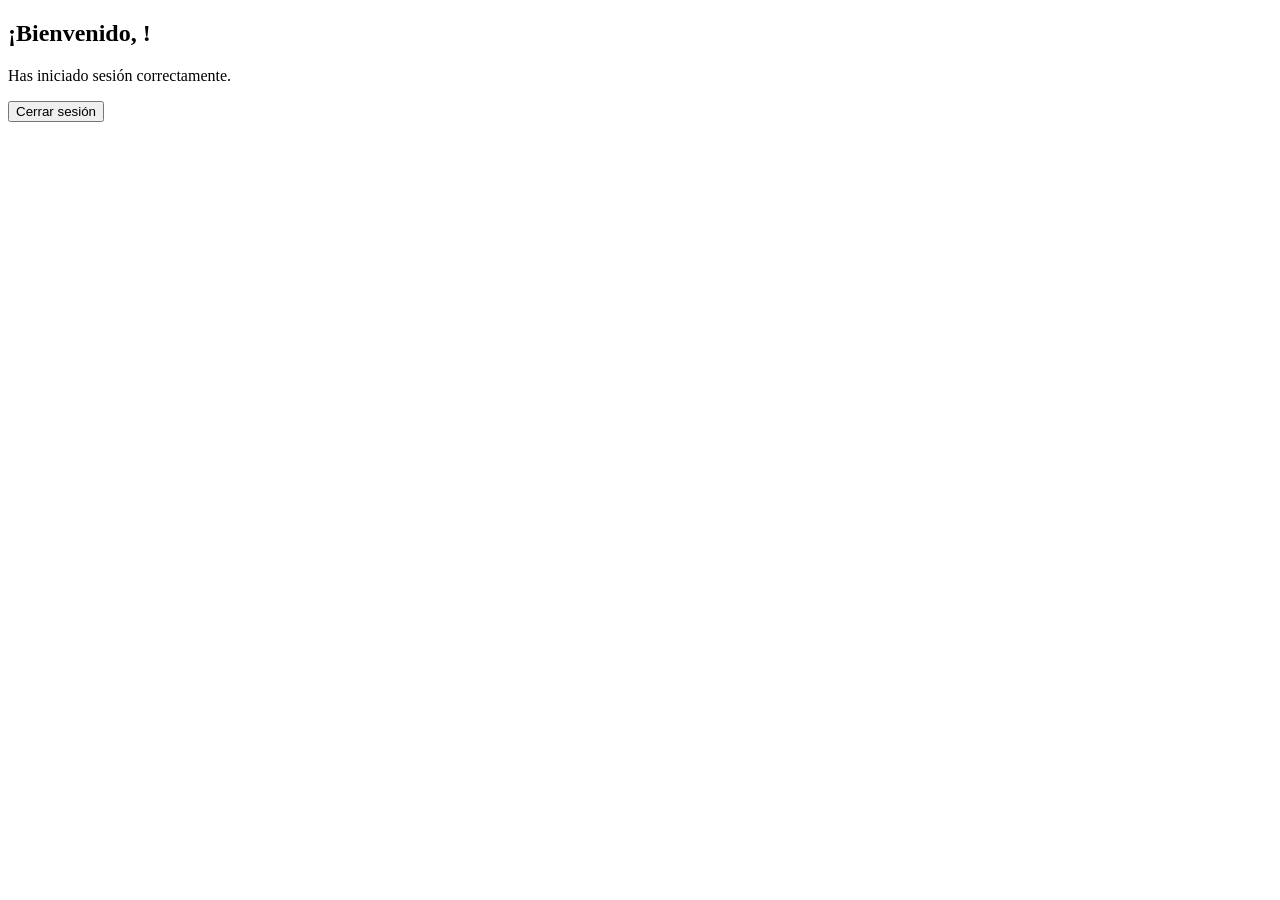
==== bienvenida.html @ 983f0890 "Iniciar sesión, recuperar y contraseña bienvenida (HTML)" ====
<!DOCTYPE html>
<html lang="es">
<head>
  <meta charset="UTF-8">
  <meta name="viewport" content="width=device-width, initial-scale=1.0">
  <title>Bienvenida</title>
  <link rel="stylesheet" href="css/style.css">
</head>
<body>
  <main class="contenedor">
    <section class="tarjeta bienvenida">
      <header>
        <h1>¡Bienvenido, <span id="nombreUsuario"></span>!</h1>
        <p>Has iniciado sesión correctamente.</p>
      </header>

      <button type="button" id="btnCerrarSesion">Cerrar sesión</button>
    </section>
  </main>

  <!-- Orden acordado: primero validaciones, luego autenticación -->
  <script src="js/script.js"></script>
  <script src="js/auth.js"></script>
</body>
</html>
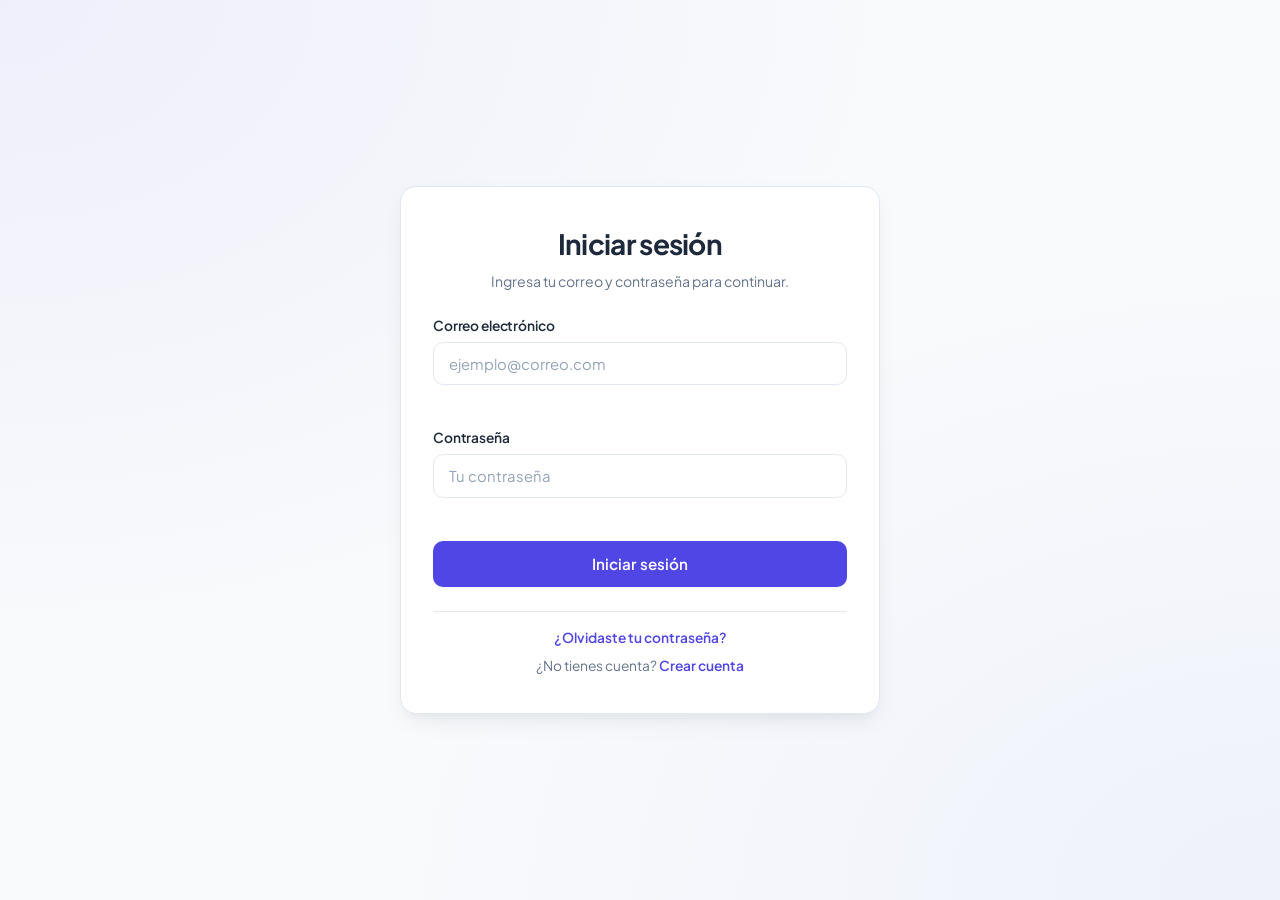
==== commit 9b851651: "integrante 3 css y responsive" ====
--- a/bienvenida.html
+++ b/bienvenida.html
@@ -4,6 +4,7 @@
   <meta charset="UTF-8">
   <meta name="viewport" content="width=device-width, initial-scale=1.0">
   <title>Bienvenida</title>
+  <link rel="stylesheet" href="css/variables.css">
   <link rel="stylesheet" href="css/style.css">
 </head>
 <body>
--- a/css/variables.css
+++ b/css/variables.css
@@ -0,0 +1,60 @@
+@charset "UTF-8";
+@import url('https://fonts.googleapis.com/css2?family=Plus+Jakarta+Sans:wght@400;500;600;700&display=swap');
+
+/* ==========================================================================
+   VARIABLES GLOBALES (:root) Y TIPOGRAFÍA
+   ========================================================================== */
+:root {
+  /* Paleta de colores principales */
+  --color-primary: #4f46e5;
+  --color-primary-hover: #4338ca;
+  --color-primary-light: #eef2ff;
+  --color-secondary: #0f172a;
+  
+  /* Fondos y superficies */
+  --bg-body: #f8fafc;
+  --bg-card: #ffffff;
+  --bg-input: #ffffff;
+  --bg-input-focus: #ffffff;
+  
+  /* Textos */
+  --text-primary: #1e293b;
+  --text-secondary: #64748b;
+  --text-muted: #94a3b8;
+  
+  /* Bordes */
+  --border-color: #e2e8f0;
+  --border-hover: #cbd5e1;
+  --border-focus: #4f46e5;
+
+  /* Estados de validación */
+  --color-invalido: #ef4444;
+  --bg-invalido: #fef2f2;
+  --border-invalido: #fecaca;
+  --text-invalido: #b91c1c;
+
+  --color-valido: #10b981;
+  --bg-valido: #f0fdf4;
+  --border-valido: #bbf7d0;
+  --text-valido: #15803d;
+
+  /* Radio de bordes */
+  --radius-sm: 6px;
+  --radius-md: 10px;
+  --radius-lg: 16px;
+  --radius-full: 9999px;
+
+  /* Sombras */
+  --shadow-sm: 0 1px 2px 0 rgba(0, 0, 0, 0.05);
+  --shadow-md: 0 4px 6px -1px rgba(0, 0, 0, 0.07), 0 2px 4px -2px rgba(0, 0, 0, 0.05);
+  --shadow-lg: 0 10px 25px -5px rgba(15, 23, 42, 0.08), 0 8px 10px -6px rgba(15, 23, 42, 0.04);
+  --shadow-focus: 0 0 0 3px rgba(79, 70, 229, 0.18);
+  --shadow-invalido: 0 0 0 3px rgba(239, 68, 68, 0.18);
+  --shadow-valido: 0 0 0 3px rgba(16, 185, 129, 0.18);
+
+  /* Tipografía */
+  --font-family: 'Plus Jakarta Sans', system-ui, -apple-system, BlinkMacSystemFont, 'Segoe UI', Roboto, sans-serif;
+  
+  /* Transición general */
+  --transition-speed: 0.25s ease;
+}
--- a/css/style.css
+++ b/css/style.css
@@ -0,0 +1,426 @@
+@charset "UTF-8";
+@import url('variables.css');
+
+/* ==========================================================================
+   RESET Y ESTILOS BASE
+   ========================================================================== */
+*, *::before, *::after {
+  box-sizing: border-box;
+  margin: 0;
+  padding: 0;
+}
+
+body {
+  font-family: var(--font-family);
+  background-color: var(--bg-body);
+  background-image: radial-gradient(at 0% 0%, rgba(79, 70, 229, 0.06) 0px, transparent 50%),
+                    radial-gradient(at 100% 100%, rgba(99, 102, 241, 0.06) 0px, transparent 50%);
+  background-attachment: fixed;
+  color: var(--text-primary);
+  min-height: 100vh;
+  display: flex;
+  align-items: center;
+  justify-content: center;
+  line-height: 1.5;
+  -webkit-font-smoothing: antialiased;
+}
+
+/* ==========================================================================
+   DISEÑO DEL CONTENEDOR, CAMPOS, ETIQUETAS, BOTONES Y ENLACES
+   ========================================================================== */
+
+/* Contenedor principal móvil-primero */
+.contenedor {
+  width: 100%;
+  padding: 1.25rem 1rem;
+  display: flex;
+  align-items: center;
+  justify-content: center;
+}
+
+/* Tarjeta centrada */
+.tarjeta {
+  background-color: var(--bg-card);
+  width: 100%;
+  max-width: 440px;
+  border-radius: var(--radius-lg);
+  border: 1px solid var(--border-color);
+  box-shadow: var(--shadow-lg);
+  padding: 1.75rem 1.25rem;
+  transition: transform var(--transition-speed), box-shadow var(--transition-speed);
+}
+
+/* Encabezado */
+.tarjeta header {
+  margin-bottom: 1.5rem;
+  text-align: center;
+}
+
+.tarjeta header h1 {
+  font-size: 1.5rem;
+  font-weight: 700;
+  color: var(--text-primary);
+  letter-spacing: -0.025em;
+  margin-bottom: 0.35rem;
+}
+
+.tarjeta header p {
+  font-size: 0.88rem;
+  color: var(--text-secondary);
+}
+
+/* Campos del formulario */
+.campo {
+  display: flex;
+  flex-direction: column;
+  gap: 0.35rem;
+  margin-bottom: 1.15rem;
+  text-align: left;
+}
+
+.campo label {
+  font-size: 0.86rem;
+  font-weight: 600;
+  color: var(--text-primary);
+  letter-spacing: -0.01em;
+}
+
+/* Inputs y Select */
+.campo input,
+.campo select {
+  width: 100%;
+  padding: 0.72rem 0.95rem;
+  font-size: 0.93rem;
+  font-family: inherit;
+  color: var(--text-primary);
+  background-color: var(--bg-input);
+  border: 1.5px solid var(--border-color);
+  border-radius: var(--radius-md);
+  outline: none;
+  transition: border-color var(--transition-speed),
+              box-shadow var(--transition-speed),
+              background-color var(--transition-speed);
+}
+
+.campo input::placeholder {
+  color: var(--text-muted);
+}
+
+.campo select {
+  cursor: pointer;
+  appearance: none;
+  background-image: url("data:image/svg+xml,%3Csvg xmlns='http://www.w3.org/2000/svg' fill='none' viewBox='0 0 24 24' stroke='%2364748b' stroke-width='2'%3E%3Cpath stroke-linecap='round' stroke-linejoin='round' d='M19 9l-7 7-7-7'%3E%3C/path%3E%3C/svg%3E");
+  background-repeat: no-repeat;
+  background-position: right 0.85rem center;
+  background-size: 1rem;
+  padding-right: 2.25rem;
+}
+
+/* ==========================================================================
+   ESTADOS: :focus, :hover Y TRANSICIONES SUAVES
+   ========================================================================== */
+
+/* Hover en campos */
+.campo input:hover:not(:disabled),
+.campo select:hover:not(:disabled) {
+  border-color: var(--border-hover);
+}
+
+/* Focus en campos */
+.campo input:focus,
+.campo select:focus {
+  border-color: var(--border-focus);
+  box-shadow: var(--shadow-focus);
+  background-color: var(--bg-input-focus);
+}
+
+/* Botones */
+button {
+  width: 100%;
+  padding: 0.78rem 1.25rem;
+  font-size: 0.95rem;
+  font-weight: 600;
+  font-family: inherit;
+  color: #ffffff;
+  background-color: var(--color-primary);
+  border: 1.5px solid transparent;
+  border-radius: var(--radius-md);
+  cursor: pointer;
+  display: inline-flex;
+  align-items: center;
+  justify-content: center;
+  gap: 0.5rem;
+  box-shadow: var(--shadow-sm);
+  transition: background-color var(--transition-speed),
+              border-color var(--transition-speed),
+              box-shadow var(--transition-speed),
+              transform 0.15s ease;
+}
+
+button:hover {
+  background-color: var(--color-primary-hover);
+  box-shadow: var(--shadow-md);
+  transform: translateY(-1px);
+}
+
+button:active {
+  transform: translateY(0);
+  box-shadow: var(--shadow-sm);
+}
+
+button:focus-visible {
+  outline: 2px solid var(--color-primary);
+  outline-offset: 2px;
+}
+
+/* Enlaces y Pie de tarjeta */
+.tarjeta footer {
+  margin-top: 1.5rem;
+  padding-top: 1rem;
+  border-top: 1px solid var(--border-color);
+  text-align: center;
+  display: flex;
+  flex-direction: column;
+  gap: 0.5rem;
+}
+
+.tarjeta footer p {
+  font-size: 0.86rem;
+  color: var(--text-secondary);
+}
+
+a {
+  color: var(--color-primary);
+  text-decoration: none;
+  font-weight: 600;
+  transition: color var(--transition-speed), text-decoration var(--transition-speed);
+}
+
+a:hover {
+  color: var(--color-primary-hover);
+  text-decoration: underline;
+}
+
+/* ==========================================================================
+   CLASES DE VALIDACIÓN
+   ========================================================================== */
+
+/* Campo inválido: borde rojo */
+input.invalido,
+select.invalido,
+.campo.invalido input,
+.campo.invalido select {
+  border-color: var(--color-invalido) !important;
+}
+
+input.invalido:focus,
+select.invalido:focus,
+.campo.invalido input:focus,
+.campo.invalido select:focus {
+  border-color: var(--color-invalido) !important;
+  box-shadow: var(--shadow-invalido) !important;
+}
+
+/* Campo válido: borde verde */
+input.valido,
+select.valido,
+.campo.valido input,
+.campo.valido select {
+  border-color: var(--color-valido) !important;
+}
+
+input.valido:focus,
+select.valido:focus,
+.campo.valido input:focus,
+.campo.valido select:focus {
+  border-color: var(--color-valido) !important;
+  box-shadow: var(--shadow-valido) !important;
+}
+
+/* small de error en rojo */
+small,
+.error-texto,
+.campo small {
+  color: var(--color-invalido);
+  font-size: 0.78rem;
+  font-weight: 500;
+  display: block;
+  min-height: 1rem;
+  margin-top: 0.2rem;
+  transition: opacity var(--transition-speed);
+}
+
+/* Mensaje general del formulario */
+.mensaje {
+  display: none;
+  padding: 0.75rem 1rem;
+  border-radius: var(--radius-md);
+  font-size: 0.88rem;
+  font-weight: 500;
+  text-align: center;
+  margin-top: 1rem;
+  margin-bottom: 1rem;
+  transition: all var(--transition-speed);
+}
+
+/* .mensaje.error con fondo distintivo */
+.mensaje.error {
+  display: block;
+  background-color: var(--bg-invalido);
+  color: var(--text-invalido);
+  border: 1px solid var(--border-invalido);
+}
+
+/* .mensaje.exito con fondo distintivo */
+.mensaje.exito {
+  display: block;
+  background-color: var(--bg-valido);
+  color: var(--text-valido);
+  border: 1px solid var(--border-valido);
+}
+
+/* Ocultar elementos */
+.oculto {
+  display: none !important;
+}
+
+/* ==========================================================================
+   ESTILOS PARA BIENVENIDA.HTML Y PASOS DE RECUPERAR.HTML
+   ========================================================================== */
+
+/* Estilos para bienvenida.html */
+.tarjeta.bienvenida {
+  text-align: center;
+  padding: 2.25rem 1.75rem;
+}
+
+.tarjeta.bienvenida header {
+  margin-bottom: 2rem;
+}
+
+.tarjeta.bienvenida h1 {
+  font-size: 1.65rem;
+  color: var(--text-primary);
+  margin-bottom: 0.6rem;
+}
+
+.tarjeta.bienvenida #nombreUsuario {
+  color: var(--color-primary);
+  display: inline-block;
+  font-weight: 700;
+}
+
+.tarjeta.bienvenida p {
+  font-size: 0.95rem;
+  color: var(--text-secondary);
+}
+
+/* Botón cerrar sesión con variante estilizada */
+#btnCerrarSesion {
+  background-color: #fee2e2;
+  color: #dc2626;
+  border: 1.5px solid #fecaca;
+  font-weight: 600;
+}
+
+#btnCerrarSesion:hover {
+  background-color: #fecaca;
+  color: #b91c1c;
+  border-color: #fca5a5;
+  box-shadow: 0 4px 6px -1px rgba(239, 68, 68, 0.15);
+}
+
+#btnCerrarSesion:focus-visible {
+  outline: 2px solid #ef4444;
+}
+
+/* Estilos específicos para los pasos de recuperar.html */
+#paso1, #paso2, #paso3 {
+  transition: opacity var(--transition-speed);
+}
+
+#paso1 form,
+#paso2 form,
+#paso3 form {
+  display: flex;
+  flex-direction: column;
+}
+
+/* Campo de código de 6 dígitos */
+#codigoRec {
+  letter-spacing: 0.35em;
+  font-size: 1.25rem;
+  font-weight: 700;
+  text-align: center;
+  padding: 0.75rem;
+}
+
+/* ==========================================================================
+   RESPONSIVO: MOBILE-FIRST CON MEDIA QUERIES
+   ========================================================================== */
+
+/* Pantallas medianas (tabletas y dispositivos >= 600px) */
+@media (min-width: 600px) {
+  .contenedor {
+    padding: 2rem 1.5rem;
+  }
+
+  .tarjeta {
+    padding: 2.25rem 2rem;
+  }
+
+  .tarjeta header h1 {
+    font-size: 1.75rem;
+  }
+
+  .tarjeta.bienvenida {
+    padding: 3rem 2.5rem;
+  }
+
+  .tarjeta.bienvenida h1 {
+    font-size: 2rem;
+  }
+}
+
+/* Pantallas grandes (escritorio >= 1024px) */
+@media (min-width: 1024px) {
+  .tarjeta {
+    max-width: 480px;
+  }
+
+  /* La tarjeta de registro se amplía para albergar 2 columnas */
+  .tarjeta:has(#formRegistro) {
+    max-width: 740px;
+    padding: 2.5rem 2.5rem;
+  }
+
+  /* Formulario de registro en dos columnas con Grid */
+  #formRegistro {
+    display: grid;
+    grid-template-columns: repeat(2, 1fr);
+    gap: 0.75rem 1.25rem;
+    align-items: start;
+  }
+
+  #formRegistro .campo {
+    margin-bottom: 0.5rem;
+  }
+
+  /* El primer campo (Nombre completo) ocupa las 2 columnas */
+  #formRegistro .campo:nth-of-type(1) {
+    grid-column: 1 / -1;
+  }
+
+  /* Mensaje general del formulario a ancho completo */
+  #formRegistro #mensajeForm {
+    grid-column: 1 / -1;
+    margin-top: 0.5rem;
+    margin-bottom: 0.5rem;
+  }
+
+  /* Botón de envío a ancho completo */
+  #formRegistro #btnRegistro {
+    grid-column: 1 / -1;
+    margin-top: 0.5rem;
+  }
+}
